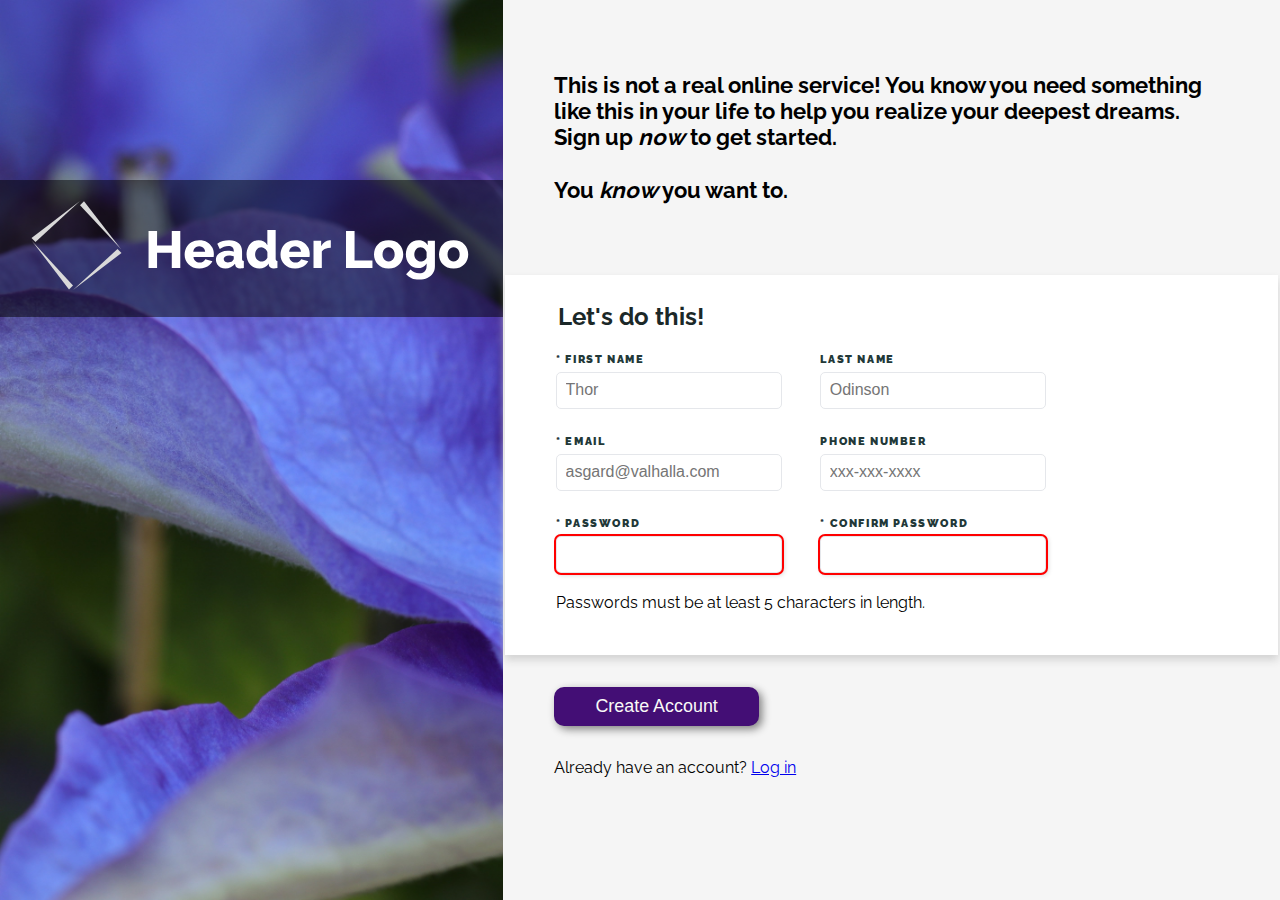
==== signup.html @ 31f0851b "Add dynamic password mismatch message" ====
<!DOCTYPE html>
<html lang="en">

<head>
    <meta charset="UTF-8">
    <meta http-equiv="X-UA-Compatible" content="IE=edge">
    <meta name="viewport" content="width=device-width, initial-scale=1.0">
    <title>Sign Up</title>
    <link rel="stylesheet" href="stylesheets/signup.css">
    <script src="scripts/signup.js" defer></script>
</head>

<body>
    <div class="side">
        <div class="logo"><img src="images/dummy_logo.svg" alt="Header Logo"></div>
    </div>
    <main>
        <h1 class="info">
            This is not a real online service! You know you need something like this in your life to help you realize
            your
            deepest dreams.<br> Sign up <em>now</em> to get started.
        </h1>
        <h1 class="catchphrase">You <em>know</em> you want to.</h1>

        <form action="dummysite/signup" method="post">
            <fieldset>
                <legend>Let's do this!</legend>

                <p>
                <span class="right">
                    <label for="first_name"> * First Name</label>
                    <input type="text" name="first_name" id="first_name" placeholder="Thor" required>
                </span>
                <span class="left">
                    <label for="last_name">Last Name</label>
                    <input type="text" name="last_name" id="last_name" placeholder="Odinson">
                </span>
                </p>
                <p>
                <span class="right">
                    <label for="email"> * Email</label>
                    <input type="email" name="email" id="email" placeholder="asgard@valhalla.com" required>
                </span>
                <span class="left">
                    <label for="number">Phone Number</label>
                    <input type="number" name="phone_number" id="phone_number" placeholder="xxx-xxx-xxxx">
                </span>
                </p>
                <p>
                <span class="right">
                    <label for="password"> * Password</label>
                    <input type="password" minlength="5" name="password" id="password" class="error" required>
                    <!-- <label id="password_mismatch">* Passwords do not match</label> -->
                </span>
                <span class="left">
                    <label for="confirm_password"> * Confirm Password</label>
                    <input type="password" minlength="5" name="confirm_password" id="confirm_password" class="error" required>
                </span>
                </p>
                <p>Passwords must be at least 5 characters in length.</p>
            </fieldset>
            <button id="submit_button" type="submit">Create Account</button>
        </form>
        <p class="login">Already have an account? <a href="signup.html">Log in</a></p>
    </main>
</body>

</html>
---- stylesheets/signup.css ----
@font-face {
    font-family: Comfortaa;
    src: url(../fonts/Comfortaa-VariableFont_wght.ttf);
}

@font-face {
    font-family: Raleway;
    src: url(../fonts/Raleway-VariableFont_wght.ttf);
}

/* Generals */

body {
    display: flex;
    flex-direction: row;
    margin: 0;
    font-family: 'Nunito', 'Albert Sans', Raleway, 'Trebuchet MS', sans-serif;
    background-image: url("../images/signup_background.jpg");
    background-color: cornsilk;
    background-size: auto 100vh;
    background-repeat: no-repeat;
    background-attachment: fixed;
}

.flex-box {
    display: flex;
    flex-direction: row;
}

.flex-item {
    flex: auto;
}

/* Main */

main {
    background-color: whitesmoke;
    flex: 2 1 0;
    min-height: 100vh;
    box-sizing: border-box;
    padding: 8vh 0;
}

main h1 {
    font-size: 1.4rem;
    font-weight: 700;
}

main h1.info {
    margin: 0 4vw 3vh 4vw;
}

main h1.catchphrase {
    margin: 3vh 4vw 8vh 4vw;
}

main p.login {
    margin: auto 4vw;
}

/* Form */

main fieldset {
    background-color: white;
    border: 0;
    box-shadow: 0px 0.3rem 0.5rem lightgray;
    padding: 3vh 4vw;
}

main legend {
    float: left;
    margin: 0 0 0 0;
    color: rgb(27, 40, 40);
    font-size: 1.5rem;
    font-weight: bold;
    width: 100%;
    margin-bottom: 1rem;
}

main p {
    display: block;
    column-gap: 40px;
}

main span {
    display: inline-flex;
    flex-direction: column;
}

main span.right {
    margin: 0.5vh 4vw 0.5vh 0vw;
}

main label {
    font-size: 0.7rem;
    font-weight: 900;
    text-transform: uppercase;
    font-family: Raleway, Comfortaa, Arial, Helvetica, sans-serif;
    color: rgb(34, 56, 56);
    letter-spacing: 0.1rem;
    margin: 0 0 0.5vw 0;
}

main input {
    font-size: 1rem;
    padding: 4%;
    border: 1px solid #E5E7EB;
    border-radius: 5px;
    min-width: fit-content;
    width: 16vw;
    box-shadow: 0rem 0rem 0rem lightgray;
}

main #password_mismatch {
    color: red;
    margin: 1vh 0;
}

main button {
    margin: 2rem 4vw;
    background-color: rgb(67, 14, 117);
    color: #F9FAF8;
    width: fit-content;
    height: fit-content;
    padding: 0.5em 2.3em;
    font-family: 'Gill Sans', 'Gill Sans MT', 'Trebuchet MS', sans-serif;
    border: none;
    border-radius: 10px;
    font-size: 1.4vw;
    box-shadow: 0.2rem 0.2rem 0.5rem gray;
}

input:hover,
input.error:invalid {
    transition: all 0.1s ease-out 0ms;
}

input:hover {
    box-shadow: 0.1rem 0.1rem 0.3rem lightgray;
}

input.error:invalid {
    outline: red solid 2px;
    box-shadow: 0.1rem 0.1rem 0.3rem lightgray;
    transition: all 0.1s ease-in-out 0ms;
}

input:focus,
input.error:focus {
    box-shadow: 0.2rem 0.2rem 0.7rem lightgray;
    outline: #458cff solid 2px;
    transition: all 0.1s ease-out 0ms;
}

/* Side */

.logo {
    background-color: rgba(0, 0, 0, 0.5);
    position: sticky;
    top: 20vh;
}
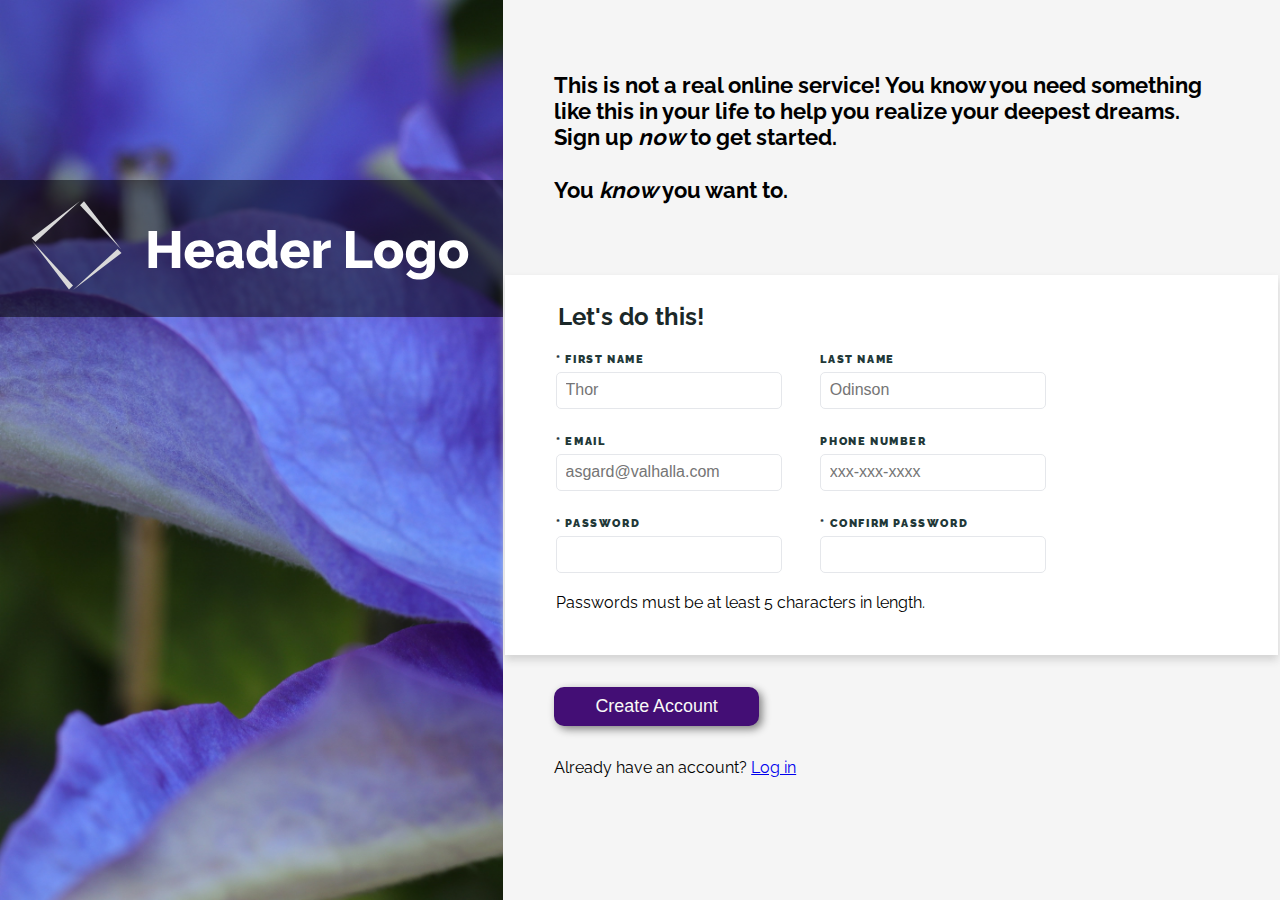
==== commit 077ef3ee: "Add dynamic error input outlines" ====
--- a/signup.html
+++ b/signup.html
@@ -27,35 +27,36 @@
                 <legend>Let's do this!</legend>
 
                 <p>
-                <span class="right">
-                    <label for="first_name"> * First Name</label>
-                    <input type="text" name="first_name" id="first_name" placeholder="Thor" required>
-                </span>
-                <span class="left">
-                    <label for="last_name">Last Name</label>
-                    <input type="text" name="last_name" id="last_name" placeholder="Odinson">
-                </span>
+                    <span class="right">
+                        <label for="first_name"> * First Name</label>
+                        <input type="text" name="first_name" id="first_name" placeholder="Thor" required>
+                    </span>
+                    <span class="left">
+                        <label for="last_name">Last Name</label>
+                        <input type="text" name="last_name" id="last_name" placeholder="Odinson">
+                    </span>
                 </p>
                 <p>
-                <span class="right">
-                    <label for="email"> * Email</label>
-                    <input type="email" name="email" id="email" placeholder="asgard@valhalla.com" required>
-                </span>
-                <span class="left">
-                    <label for="number">Phone Number</label>
-                    <input type="number" name="phone_number" id="phone_number" placeholder="xxx-xxx-xxxx">
-                </span>
+                    <span class="right">
+                        <label for="email"> * Email</label>
+                        <input type="email" name="email" id="email" placeholder="asgard@valhalla.com" required>
+                    </span>
+                    <span class="left">
+                        <label for="number">Phone Number</label>
+                        <input type="number" name="phone_number" id="phone_number" placeholder="xxx-xxx-xxxx">
+                    </span>
                 </p>
                 <p>
-                <span class="right">
-                    <label for="password"> * Password</label>
-                    <input type="password" minlength="5" name="password" id="password" class="error" required>
-                    <!-- <label id="password_mismatch">* Passwords do not match</label> -->
-                </span>
-                <span class="left">
-                    <label for="confirm_password"> * Confirm Password</label>
-                    <input type="password" minlength="5" name="confirm_password" id="confirm_password" class="error" required>
-                </span>
+                    <span class="right">
+                        <label for="password"> * Password</label>
+                        <input type="password" minlength="5" name="password" id="password" required>
+                        <!-- <label id="password_mismatch">* Passwords do not match</label> -->
+                    </span>
+                    <span class="left">
+                        <label for="confirm_password"> * Confirm Password</label>
+                        <input type="password" minlength="5" name="confirm_password" id="confirm_password"
+                            required>
+                    </span>
                 </p>
                 <p>Passwords must be at least 5 characters in length.</p>
             </fieldset>
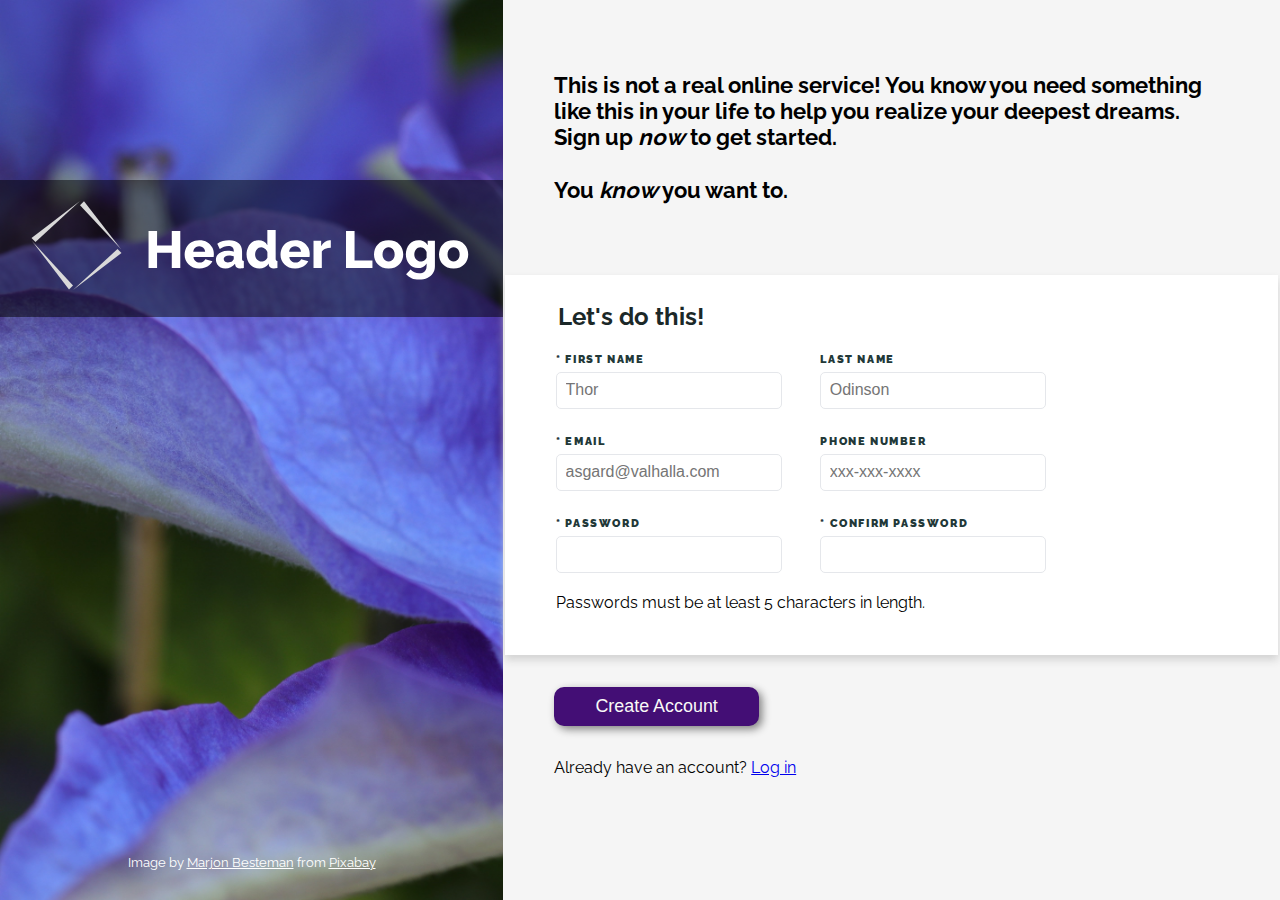
==== commit 6589b20a: "Add image credit to sidebar" ====
--- a/signup.html
+++ b/signup.html
@@ -12,6 +12,11 @@
 
 <body>
     <div class="side">
+        <p class="credit">Image by <a
+            href="https://pixabay.com/users/marjonhorn-3698690/?utm_source=link-attribution&amp;utm_medium=referral&amp;utm_campaign=image&amp;utm_content=7336249">Marjon
+            Besteman</a> from <a
+            href="https://pixabay.com//?utm_source=link-attribution&amp;utm_medium=referral&amp;utm_campaign=image&amp;utm_content=7336249">Pixabay</a>
+        </p>
         <div class="logo"><img src="images/dummy_logo.svg" alt="Header Logo"></div>
     </div>
     <main>
--- a/stylesheets/signup.css
+++ b/stylesheets/signup.css
@@ -158,4 +158,18 @@
     background-color: rgba(0, 0, 0, 0.5);
     position: sticky;
     top: 20vh;
-}+}
+
+.credit {
+    color: white;
+    position: sticky;
+    top: 95vh;
+    text-align: center;
+    font-size: small;
+    margin: 1rem;
+}
+
+.credit a,
+.credit a:visited {
+    color: white;
+}
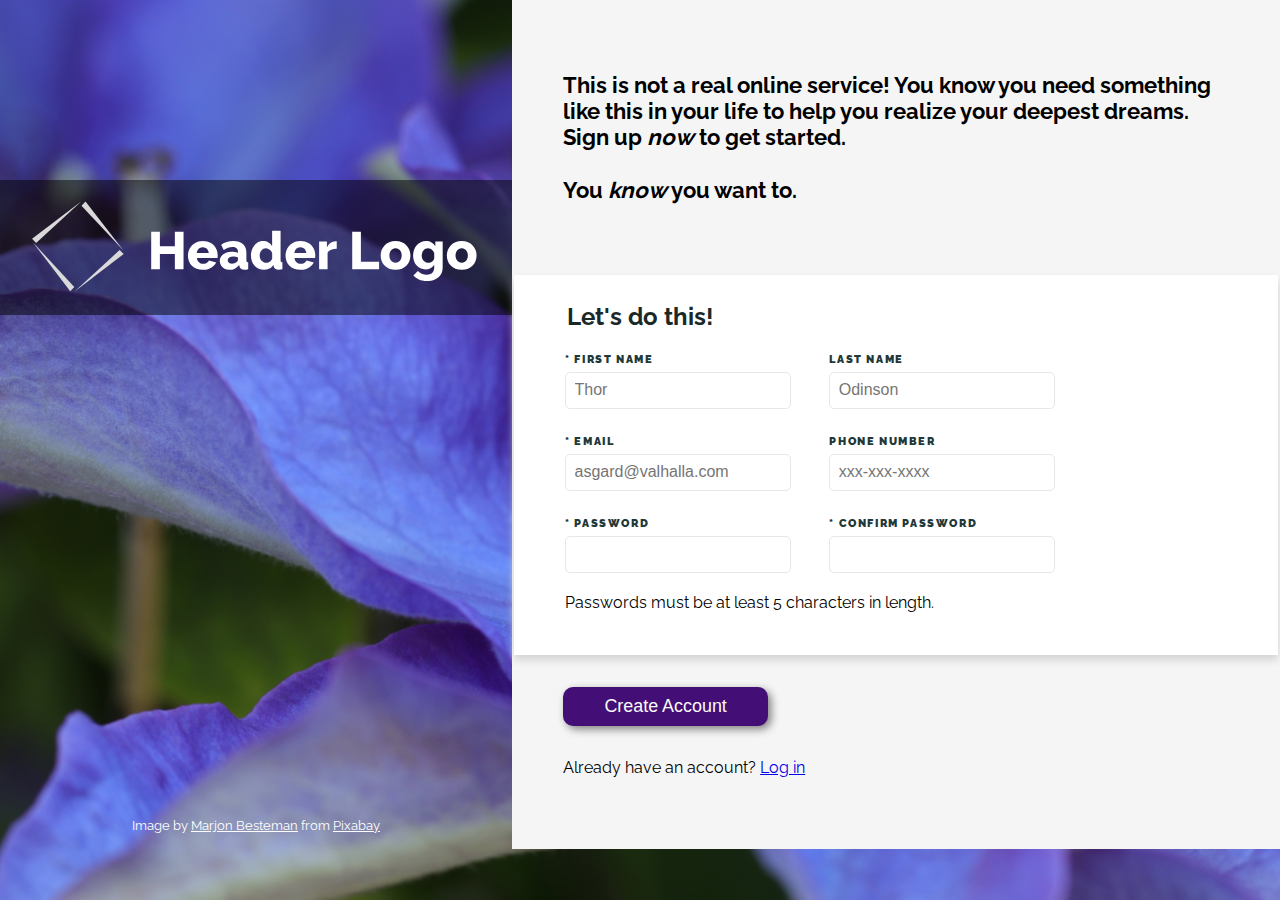
==== commit 5f7dce85: "Add cropped logo resize to logo" ====
--- a/signup.html
+++ b/signup.html
@@ -17,7 +17,10 @@
             Besteman</a> from <a
             href="https://pixabay.com//?utm_source=link-attribution&amp;utm_medium=referral&amp;utm_campaign=image&amp;utm_content=7336249">Pixabay</a>
         </p>
-        <div class="logo"><img src="images/dummy_logo.svg" alt="Header Logo"></div>
+        <picture>
+            <source media="(min-width: 550px)" srcset="images/dummy_logo.svg">
+            <img src="images/dummy_logo_cropped.svg" alt="Header Logo" class="logo">
+        </picture>
     </div>
     <main>
         <h1 class="info">
--- a/stylesheets/signup.css
+++ b/stylesheets/signup.css
@@ -17,7 +17,7 @@
     font-family: 'Nunito', 'Albert Sans', Raleway, 'Trebuchet MS', sans-serif;
     background-image: url("../images/signup_background.jpg");
     background-color: cornsilk;
-    background-size: auto 100vh;
+    background-size: auto 100%;
     background-repeat: no-repeat;
     background-attachment: fixed;
 }
@@ -36,7 +36,6 @@
 main {
     background-color: whitesmoke;
     flex: 2 1 0;
-    min-height: 100vh;
     box-sizing: border-box;
     padding: 8vh 0;
 }
@@ -130,9 +129,28 @@
     box-shadow: 0.2rem 0.2rem 0.5rem gray;
 }
 
+button {
+    transition: all 0.15s ease-in-out 0s;
+}
+
+button:hover:enabled {
+    transform: translate(-1%, -1%);
+    box-shadow: 0.4rem 0.4rem 0.7rem gray;
+}
+
+button:disabled {
+    filter: grayscale() brightness(50%);
+    transition: all 0.1s ease-out 0s;
+}
+
+button:active:enabled {
+    filter: brightness(85%);
+}
+
 input:hover,
-input.error:invalid {
-    transition: all 0.1s ease-out 0ms;
+input.error:invalid,
+input.error:focus {
+    transition: all 0.1s ease-out 0s;
 }
 
 input:hover {
@@ -142,22 +160,26 @@
 input.error:invalid {
     outline: red solid 2px;
     box-shadow: 0.1rem 0.1rem 0.3rem lightgray;
-    transition: all 0.1s ease-in-out 0ms;
 }
 
 input:focus,
 input.error:focus {
     box-shadow: 0.2rem 0.2rem 0.7rem lightgray;
     outline: #458cff solid 2px;
-    transition: all 0.1s ease-out 0ms;
 }
 
 /* Side */
+
+.side {
+    flex: 1 1 10%;
+}
 
 .logo {
     background-color: rgba(0, 0, 0, 0.5);
     position: sticky;
     top: 20vh;
+    width: 100%;
+    height: auto;
 }
 
 .credit {
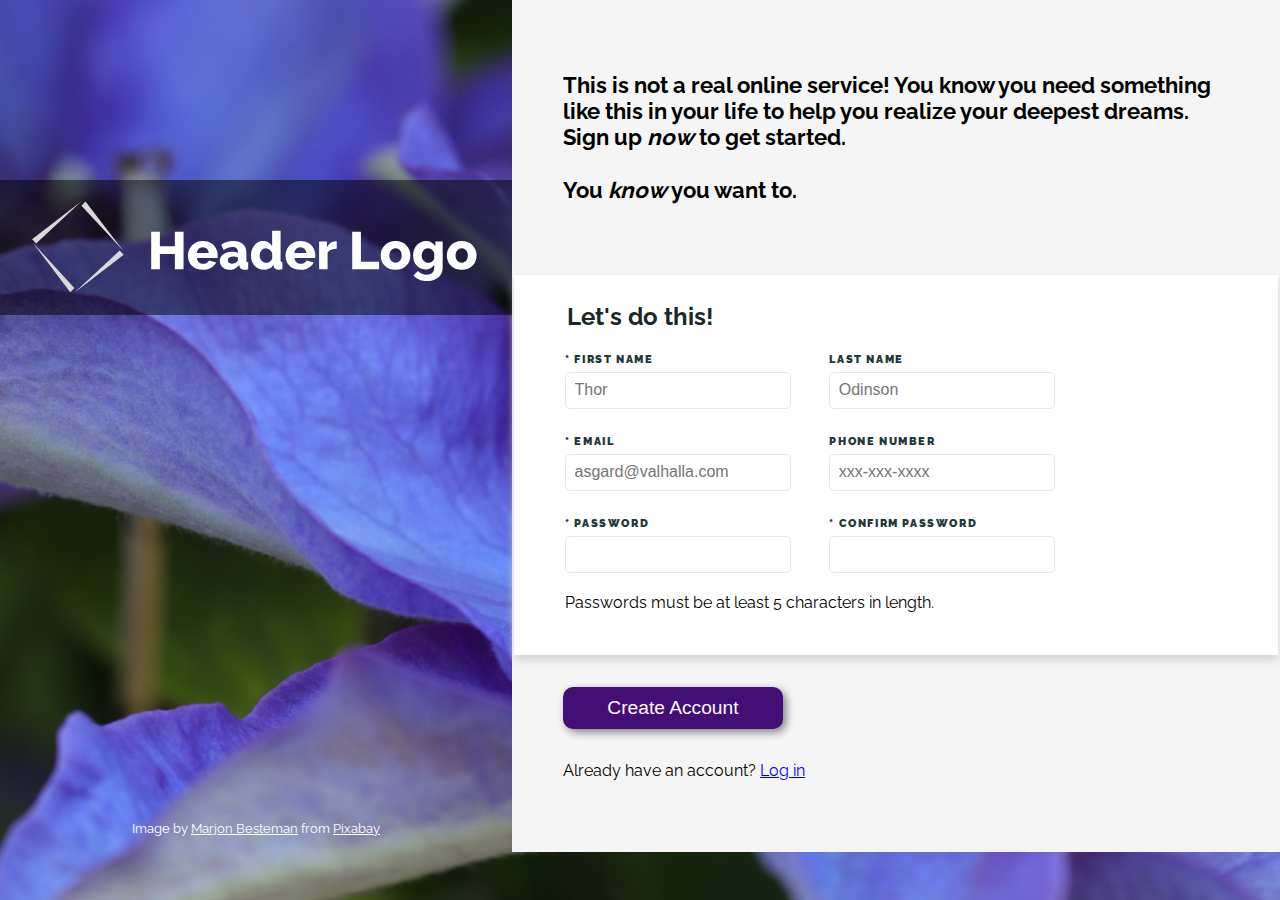
==== commit 34336488: "Rename stylesheets folder to styles" ====
--- a/signup.html
+++ b/signup.html
@@ -6,7 +6,7 @@
     <meta http-equiv="X-UA-Compatible" content="IE=edge">
     <meta name="viewport" content="width=device-width, initial-scale=1.0">
     <title>Sign Up</title>
-    <link rel="stylesheet" href="stylesheets/signup.css">
+    <link rel="stylesheet" href="styles/signup.css">
     <script src="scripts/signup.js" defer></script>
 </head>
 
--- a/styles/signup.css
+++ b/styles/signup.css
@@ -0,0 +1,225 @@
+@font-face {
+    font-family: Comfortaa;
+    src: url(../fonts/Comfortaa-VariableFont_wght.ttf);
+}
+
+@font-face {
+    font-family: Raleway;
+    src: url(../fonts/Raleway-VariableFont_wght.ttf);
+}
+
+/* Generals */
+
+body {
+    display: flex;
+    flex-direction: row;
+    margin: 0;
+    font-family: 'Nunito', 'Albert Sans', Raleway, 'Trebuchet MS', sans-serif;
+    background-image: url("../images/signup_background.jpg");
+    background-color: cornsilk;
+    background-size: auto 100%;
+    background-repeat: no-repeat;
+    background-attachment: fixed;
+}
+
+.flex-box {
+    display: flex;
+    flex-direction: row;
+}
+
+.flex-item {
+    flex: auto;
+}
+
+/* Main */
+
+main {
+    background-color: whitesmoke;
+    flex: 2 1 0;
+    box-sizing: border-box;
+    padding: 8vh 0;
+}
+
+main h1 {
+    font-size: 1.4rem;
+    font-weight: 700;
+}
+
+main h1.info {
+    margin: 0 4vw 3vh 4vw;
+}
+
+main h1.catchphrase {
+    margin: 3vh 4vw 8vh 4vw;
+}
+
+main p.login {
+    margin: auto 4vw;
+}
+
+/* Form */
+
+main fieldset {
+    background-color: white;
+    border: 0;
+    box-shadow: 0px 0.3rem 0.5rem lightgray;
+    padding: 3vh 4vw;
+}
+
+main legend {
+    float: left;
+    margin: 0 0 0 0;
+    color: rgb(27, 40, 40);
+    font-size: 1.5rem;
+    font-weight: bold;
+    width: 100%;
+    margin-bottom: 1rem;
+}
+
+main p {
+    display: block;
+    column-gap: 40px;
+}
+
+main span {
+    display: inline-flex;
+    flex-direction: column;
+}
+
+main span.right {
+    margin: 0.5vh 4vw 0.5vh 0vw;
+}
+
+main label {
+    font-size: 0.7rem;
+    font-weight: 900;
+    text-transform: uppercase;
+    font-family: Raleway, Comfortaa, Arial, Helvetica, sans-serif;
+    color: rgb(34, 56, 56);
+    letter-spacing: 0.1rem;
+    margin: 0 0 0.5vw 0;
+}
+
+main input {
+    font-size: 1rem;
+    padding: 4%;
+    border: 1px solid #E5E7EB;
+    border-radius: 5px;
+    min-width: fit-content;
+    width: 16vw;
+    box-shadow: 0rem 0rem 0rem lightgray;
+}
+
+main #password_mismatch {
+    color: red;
+    margin: 1vh 0;
+}
+
+main button {
+    margin: 2rem 4vw;
+    background-color: rgb(67, 14, 117);
+    color: #F9FAF8;
+    width: fit-content;
+    height: fit-content;
+    padding: 0.5em 2.3em;
+    font-family: 'Gill Sans', 'Gill Sans MT', 'Trebuchet MS', sans-serif;
+    border: none;
+    border-radius: 10px;
+    font-size: max(1.4vw, 1.2rem);
+    box-shadow: 0.2rem 0.2rem 0.5rem gray;
+    transition: all 0.15s ease-in-out 0s;
+}
+
+button:hover:enabled {
+    transform: translate(-1%, -1%);
+    box-shadow: 0.4rem 0.4rem 0.7rem gray;
+}
+
+button:disabled {
+    filter: grayscale() brightness(50%);
+    transition: all 0.1s ease-out 0s;
+}
+
+button:active:enabled {
+    filter: brightness(85%);
+}
+
+input:hover,
+input.error:invalid,
+input.error:focus {
+    transition: all 0.1s ease-out 0s;
+}
+
+input:hover {
+    box-shadow: 0.1rem 0.1rem 0.3rem lightgray;
+}
+
+input.error:invalid {
+    outline: red solid 2px;
+    box-shadow: 0.1rem 0.1rem 0.3rem lightgray;
+}
+
+input:focus,
+input.error:focus {
+    box-shadow: 0.2rem 0.2rem 0.7rem lightgray;
+    outline: #458cff solid 2px;
+}
+
+/* Side */
+
+.side {
+    flex: 1 1 10%;
+}
+
+.logo {
+    background-color: rgba(0, 0, 0, 0.5);
+    position: sticky;
+    top: 20vh;
+    width: 100%;
+    height: auto;
+}
+
+.credit {
+    color: white;
+    position: sticky;
+    top: 95vh;
+    text-align: center;
+    font-size: small;
+    margin: 1rem;
+}
+
+.credit a,
+.credit a:visited {
+    color: white;
+}
+
+
+/* Mobile viewing */
+@media (max-width: 500px) {
+    body {
+        flex-direction: column;
+    }
+
+    main {
+        z-index: 1;
+        background-color: whitesmoke;
+        box-shadow: 0px -0.8rem 2rem rgba(0, 0, 0, 0.9);
+    }
+
+    .side {
+        height: fit-content;
+        flex: 0 1 15%;
+        z-index: 0;
+        position: sticky;
+        top: 0;
+    }
+
+    .logo {
+        top: unset;
+        margin: 0 0 1rem 0;
+    }
+
+    .credit {
+        top: unset;
+    }
+}